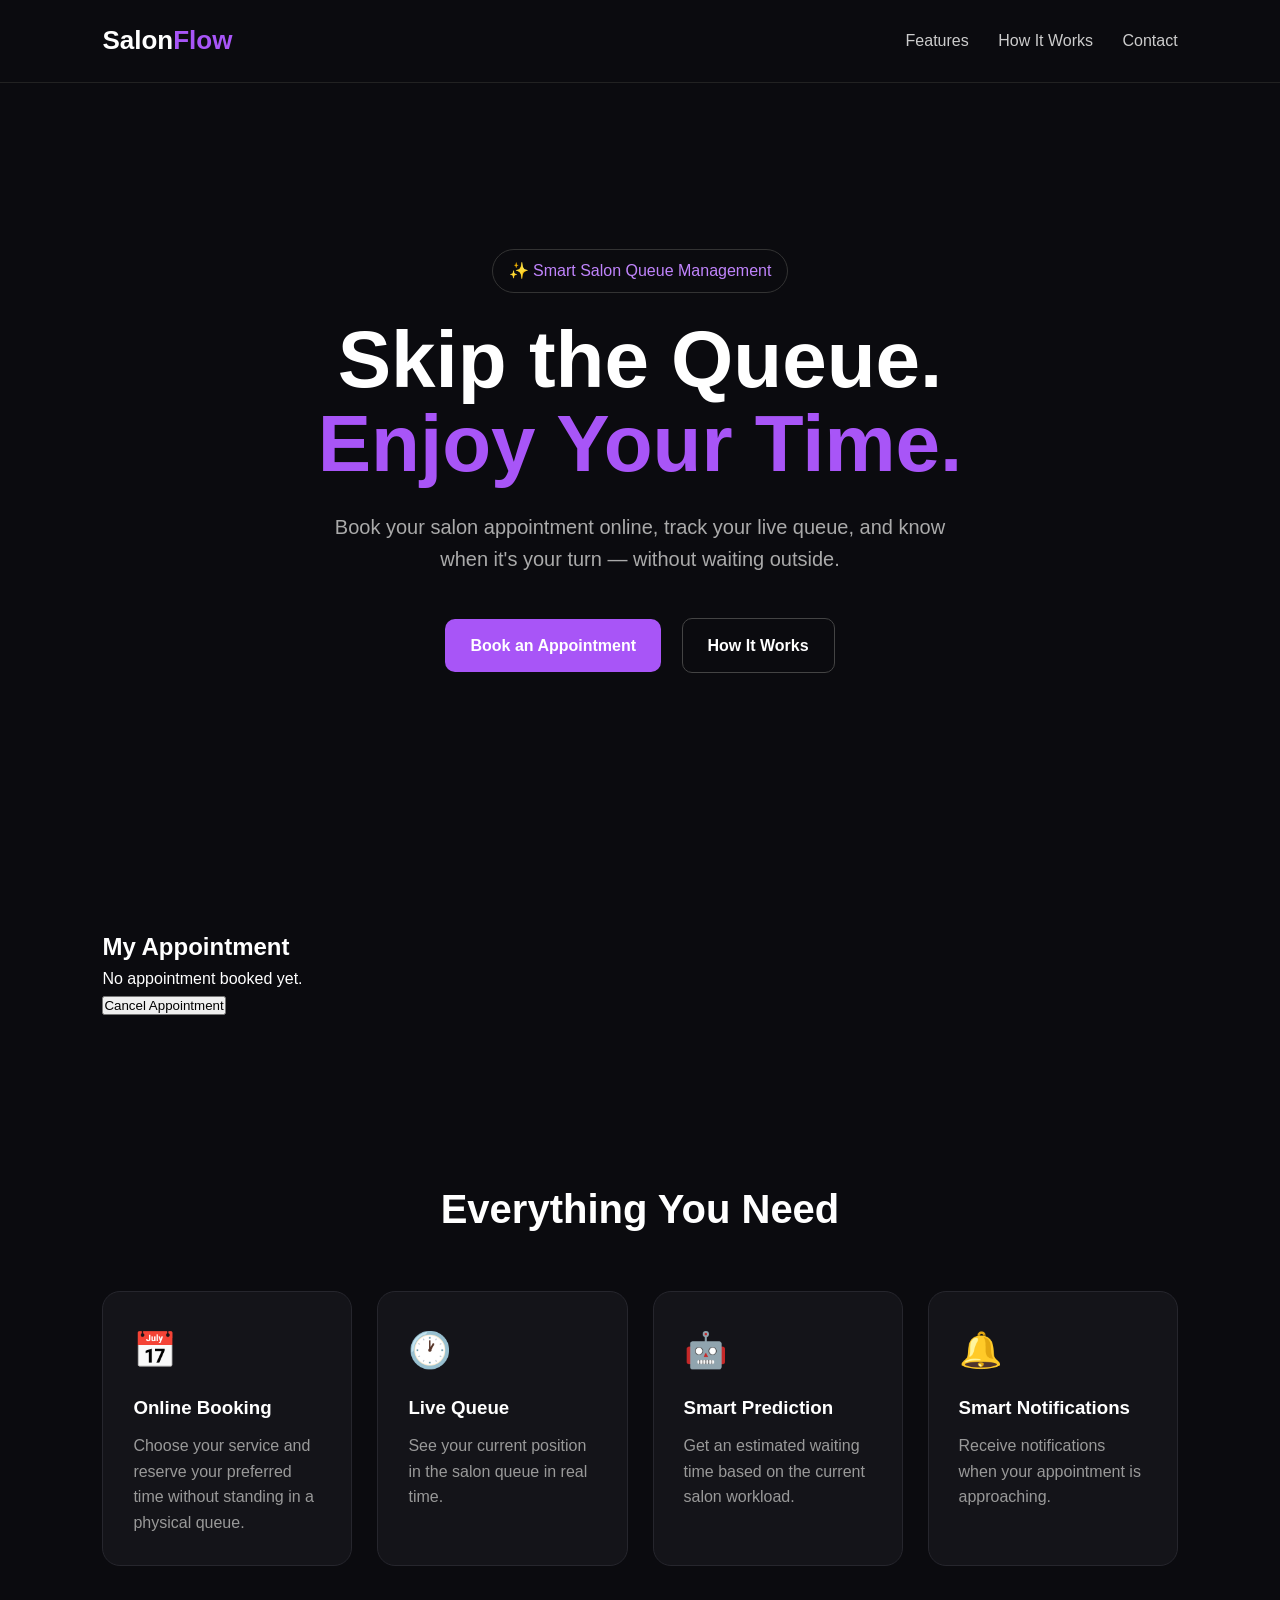
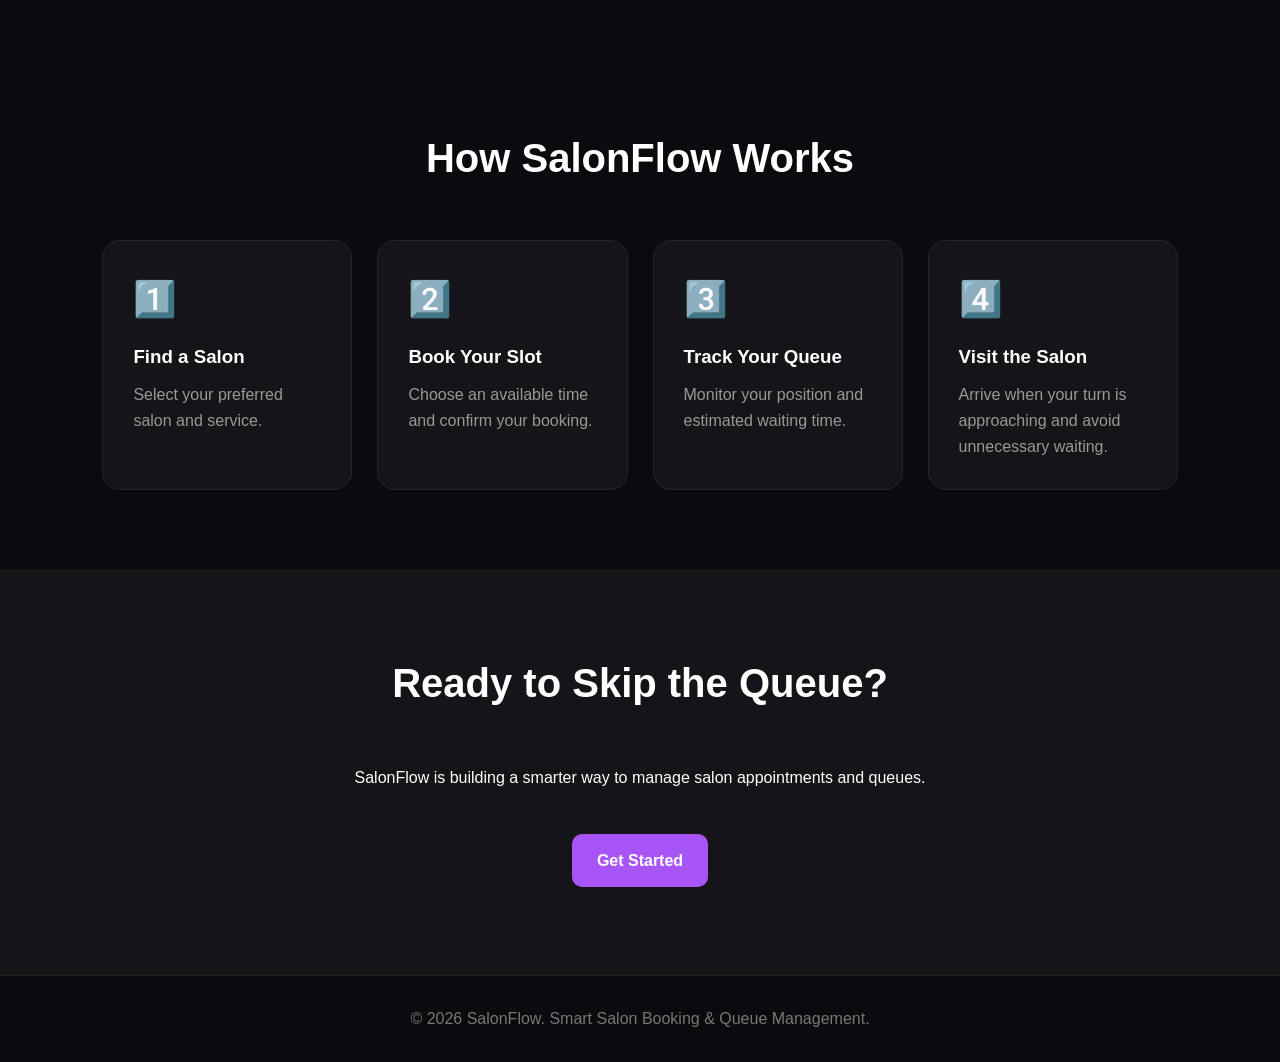
==== index.html @ 2b21a01e "Add cancel appointment button" ====
<!DOCTYPE html>
<html lang="en">
<head>
    <meta charset="UTF-8">
    <meta name="viewport" content="width=device-width, initial-scale=1.0">

    <title>SalonFlow — Smart Salon Booking</title>
    <link rel="stylesheet" href="style.css">
   
</head>

<body>

    <nav>
        <div class="logo">
            Salon<span>Flow</span>
        </div>

        <div>
            <a href="#features">Features</a>
            <a href="#how">How It Works</a>
            <a href="#contact">Contact</a>
        </div>
    </nav>


    <main>

        <section class="hero">

            <div class="hero-content">

                <div class="badge">
                    ✨ Smart Salon Queue Management
                </div>

                <h1>
                    Skip the Queue.<br>
                    <span>Enjoy Your Time.</span>
                </h1>

                <p>
                    Book your salon appointment online, track your live queue,
                    and know when it's your turn — without waiting outside.
                </p>

                <div class="buttons">
                   <a href="booking.html" class="btn primary">
                        Book an Appointment
                    </a>
                    <a href="#how" class="btn secondary">
                        How It Works
                    </a>
                </div>

            </div>

        </section>
     <!-- My Appointment -->
  <section id="myAppointment" class="appointment-status">
    <h2>My Appointment</h2>

    <p id="appointmentDetails">
        No appointment booked yet.
    </p>

    <button id="cancelAppointment" type="button">
        Cancel Appointment
    </button>
</section>


        <section id="features">

            <h2 class="section-title">
                Everything You Need
            </h2>

            <div class="features">

                <div class="card">
                    <div class="icon">📅</div>
                    <h3>Online Booking</h3>
                    <p>
                        Choose your service and reserve your preferred time
                        without standing in a physical queue.
                    </p>
                </div>

                <div class="card">
                    <div class="icon">🕐</div>
                    <h3>Live Queue</h3>
                    <p>
                        See your current position in the salon queue in
                        real time.
                    </p>
                </div>

                <div class="card">
                    <div class="icon">🤖</div>
                    <h3>Smart Prediction</h3>
                    <p>
                        Get an estimated waiting time based on the current
                        salon workload.
                    </p>
                </div>

                <div class="card">
                    <div class="icon">🔔</div>
                    <h3>Smart Notifications</h3>
                    <p>
                        Receive notifications when your appointment is
                        approaching.
                    </p>
                </div>

            </div>

        </section>


        <section id="how">

            <h2 class="section-title">
                How SalonFlow Works
            </h2>

            <div class="features">

                <div class="card">
                    <div class="icon">1️⃣</div>
                    <h3>Find a Salon</h3>
                    <p>
                        Select your preferred salon and service.
                    </p>
                </div>

                <div class="card">
                    <div class="icon">2️⃣</div>
                    <h3>Book Your Slot</h3>
                    <p>
                        Choose an available time and confirm your booking.
                    </p>
                </div>

                <div class="card">
                    <div class="icon">3️⃣</div>
                    <h3>Track Your Queue</h3>
                    <p>
                        Monitor your position and estimated waiting time.
                    </p>
                </div>

                <div class="card">
                    <div class="icon">4️⃣</div>
                    <h3>Visit the Salon</h3>
                    <p>
                        Arrive when your turn is approaching and avoid
                        unnecessary waiting.
                    </p>
                </div>

            </div>

        </section>


        <section class="cta" id="contact">

            <h2 class="section-title">
                Ready to Skip the Queue?
            </h2>

            <p>
                SalonFlow is building a smarter way to manage salon
                appointments and queues.
            </p>

            <div class="buttons">
                <a href="#" class="btn primary">
                    Get Started
                </a>
            </div>

        </section>

    </main>


    <footer>
        © 2026 SalonFlow. Smart Salon Booking & Queue Management.
    </footer>

</body>
    <script src="script.js"></script>

</html>
---- style.css ----
* {
    margin: 0;
    padding: 0;
    box-sizing: border-box;
}

body {
    font-family: Arial, sans-serif;
    background: #0b0b0f;
    color: white;
    line-height: 1.6;
}

nav {
    display: flex;
    justify-content: space-between;
    align-items: center;
    padding: 20px 8%;
    border-bottom: 1px solid #222;
}

.logo {
    font-size: 26px;
    font-weight: bold;
}

.logo span {
    color: #a855f7;
}

nav a {
    color: #ccc;
    text-decoration: none;
    margin-left: 25px;
}

nav a:hover {
    color: white;
}

.hero {
    min-height: 85vh;
    display: flex;
    align-items: center;
    justify-content: center;
    text-align: center;
    padding: 60px 20px;
}

.hero-content {
    max-width: 850px;
}

.badge {
    display: inline-block;
    padding: 8px 16px;
    border: 1px solid #333;
    border-radius: 30px;
    color: #c084fc;
    margin-bottom: 25px;
}

h1 {
    font-size: clamp(45px, 7vw, 80px);
    line-height: 1.05;
    margin-bottom: 25px;
}

h1 span {
    color: #a855f7;
}

.hero p {
    color: #aaa;
    font-size: 20px;
    max-width: 650px;
    margin: auto;
}

.buttons {
    margin-top: 35px;
}

.btn {
    display: inline-block;
    padding: 14px 25px;
    border-radius: 10px;
    text-decoration: none;
    margin: 8px;
    font-weight: bold;
}

.primary {
    background: #a855f7;
    color: white;
}

.secondary {
    border: 1px solid #444;
    color: white;
}

section {
    padding: 80px 8%;
}

.section-title {
    text-align: center;
    font-size: 40px;
    margin-bottom: 50px;
}

.features {
    display: grid;
    grid-template-columns: repeat(auto-fit, minmax(220px, 1fr));
    gap: 25px;
}

.card {
    background: #141419;
    border: 1px solid #26262d;
    padding: 30px;
    border-radius: 18px;
}

.card .icon {
    font-size: 35px;
    margin-bottom: 15px;
}

.card h3 {
    margin-bottom: 10px;
}

.card p {
    color: #999;
}

.cta {
    text-align: center;
    background: #141419;
    border-top: 1px solid #222;
    border-bottom: 1px solid #222;
}

footer {
    text-align: center;
    padding: 30px;
    color: #777;
}

@media (max-width: 700px) {
    nav {
        padding: 18px 5%;
    }

    nav div:last-child {
        display: none;
    }

    section {
        padding: 60px 5%;
    }
}
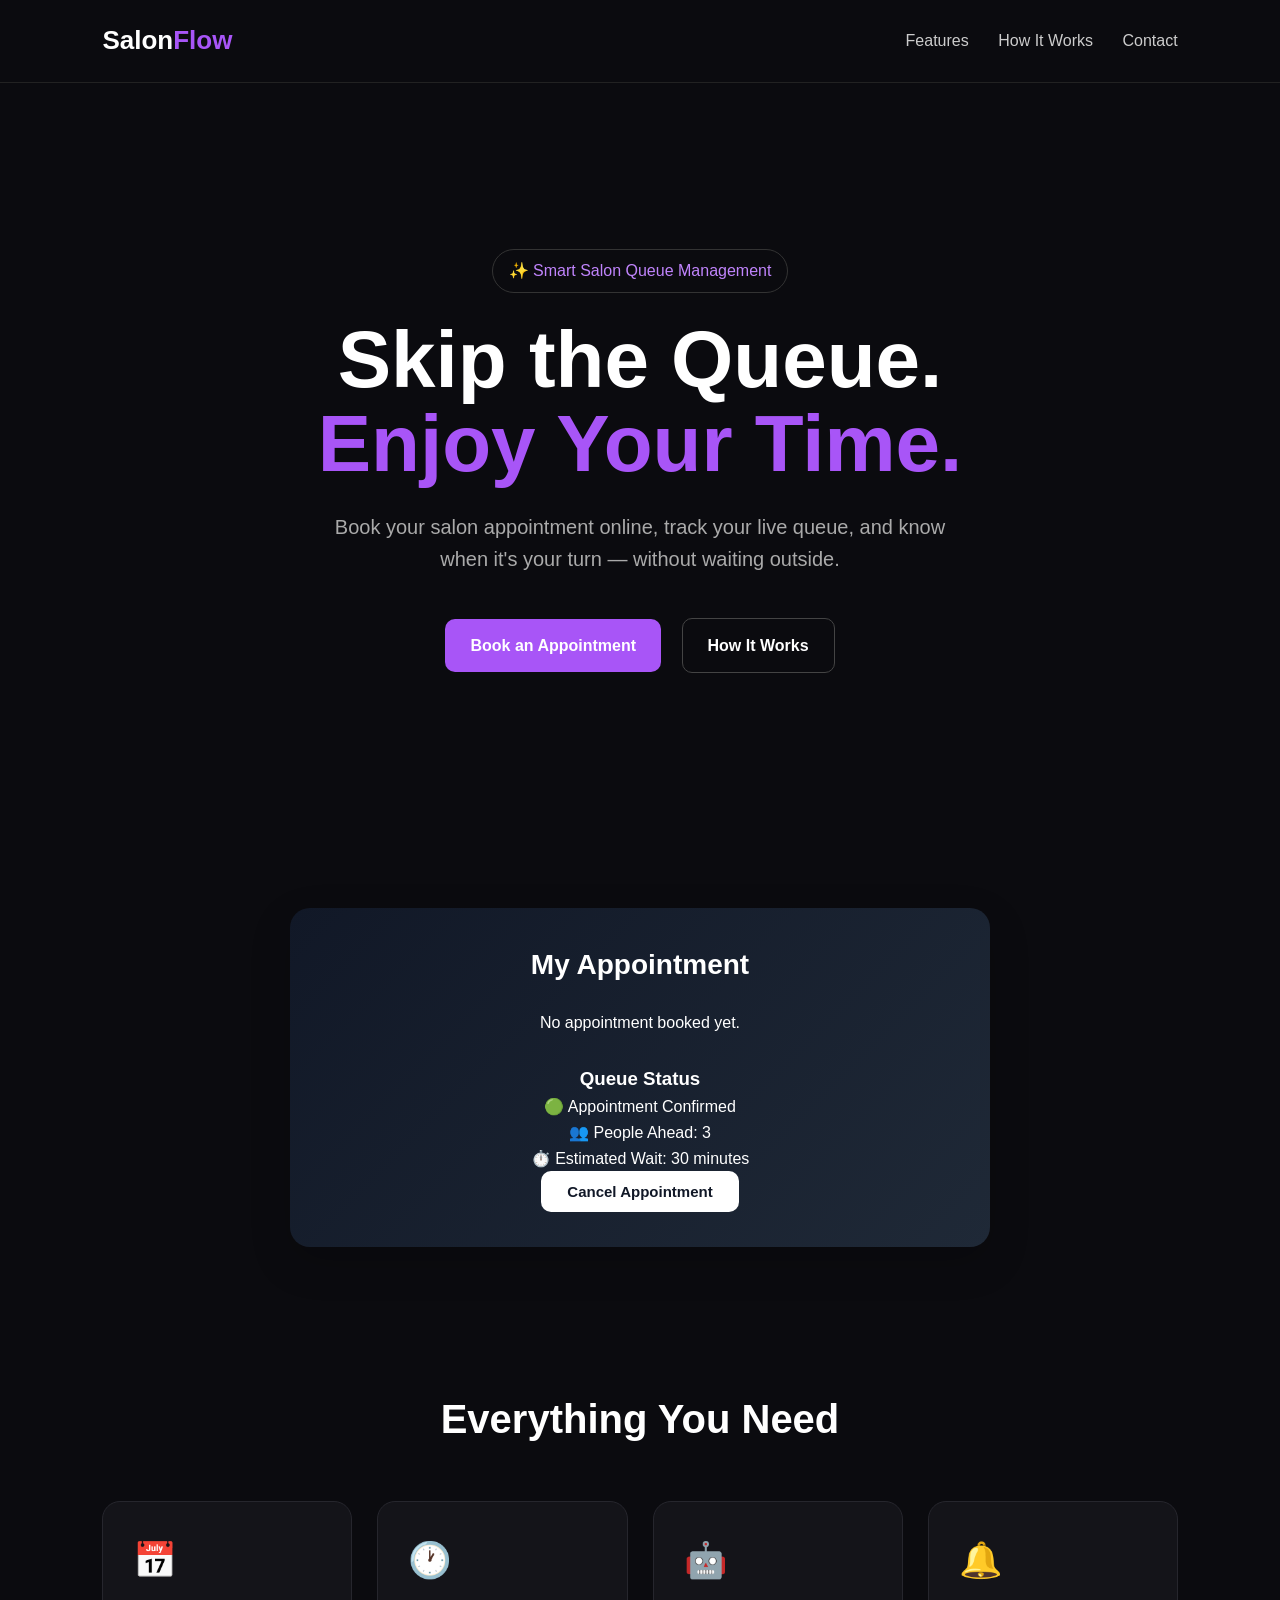
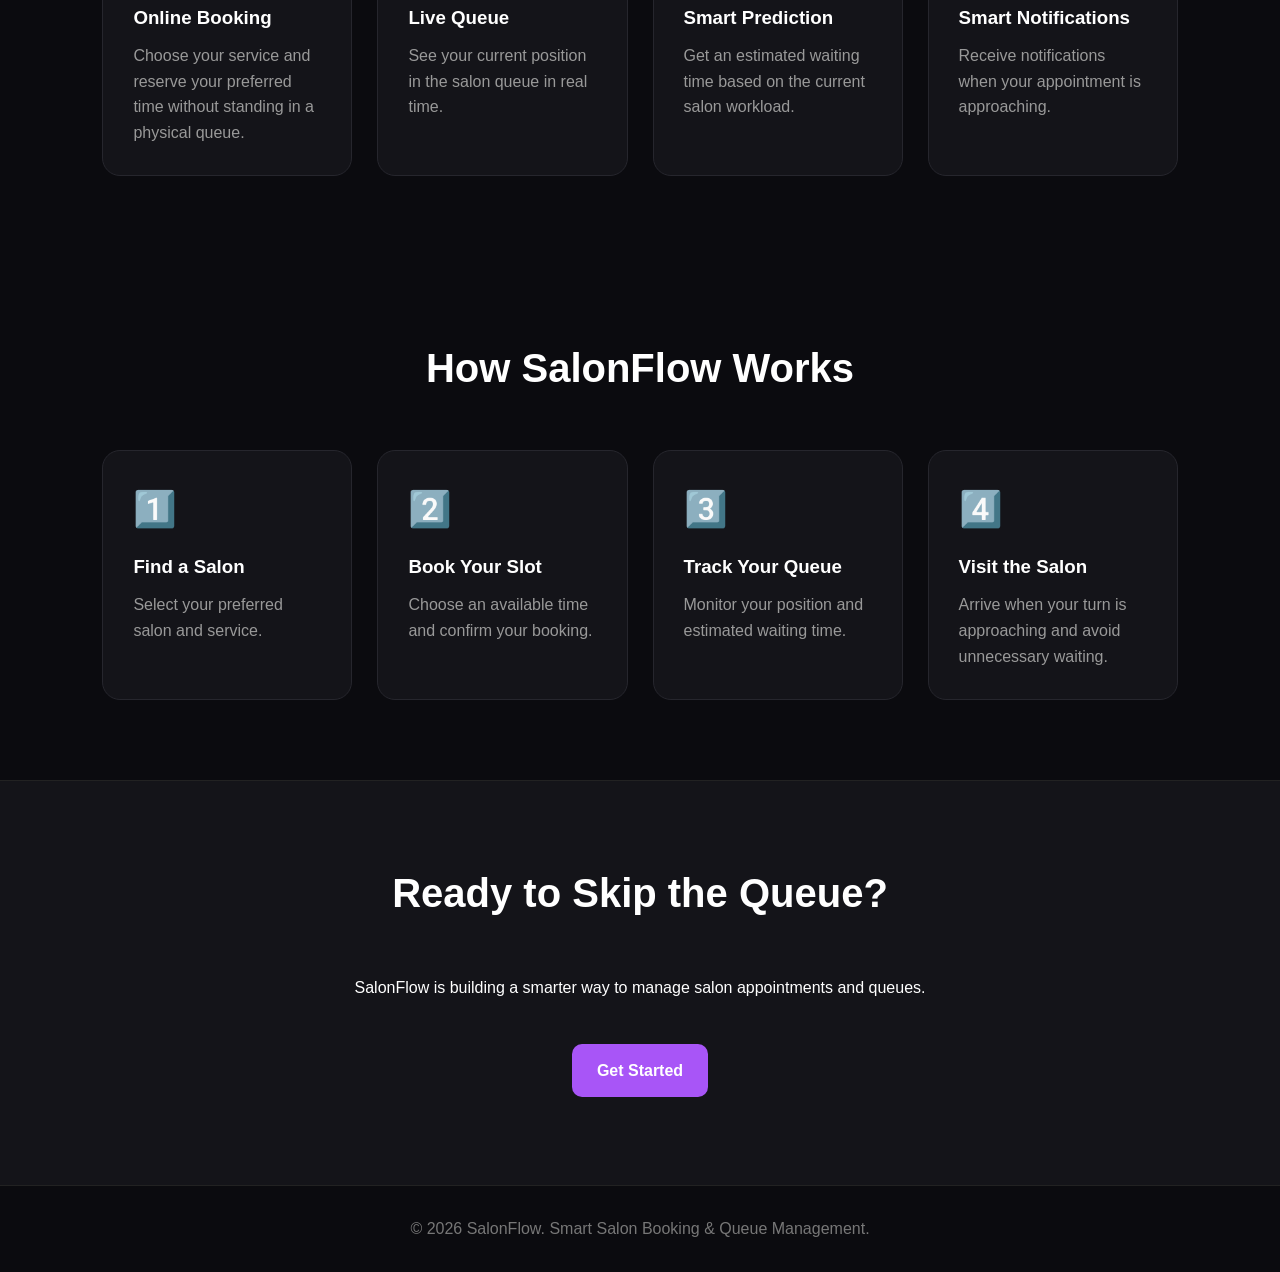
==== commit 15717daf: "Add queue status section" ====
--- a/index.html
+++ b/index.html
@@ -63,7 +63,12 @@
     <p id="appointmentDetails">
         No appointment booked yet.
     </p>
-
+    <div id="queueStatus" class="queue-status">
+    <h3>Queue Status</h3>
+    <p>🟢 Appointment Confirmed</p>
+    <p>👥 People Ahead: <span id="peopleAhead">3</span></p>
+    <p>⏱️ Estimated Wait: <span id="waitTime">30 minutes</span></p>
+</div>
     <button id="cancelAppointment" type="button">
         Cancel Appointment
     </button>
--- a/style.css
+++ b/style.css
@@ -162,3 +162,40 @@
         padding: 60px 5%;
     }
 }
+.appointment-status {
+    max-width: 700px;
+    margin: 60px auto;
+    padding: 35px;
+    text-align: center;
+    border-radius: 20px;
+    background: linear-gradient(135deg, #111827, #1f2937);
+    color: white;
+    box-shadow: 0 15px 40px rgba(0, 0, 0, 0.18);
+}
+
+.appointment-status h2 {
+    margin-bottom: 20px;
+    font-size: 28px;
+}
+
+#appointmentDetails {
+    line-height: 2;
+    margin-bottom: 25px;
+    font-size: 16px;
+}
+
+#cancelAppointment {
+    padding: 12px 26px;
+    border: none;
+    border-radius: 10px;
+    cursor: pointer;
+    font-size: 15px;
+    font-weight: 600;
+    background: white;
+    color: #111827;
+    transition: 0.3s;
+}
+
+#cancelAppointment:hover {
+    transform: translateY(-2px);
+}
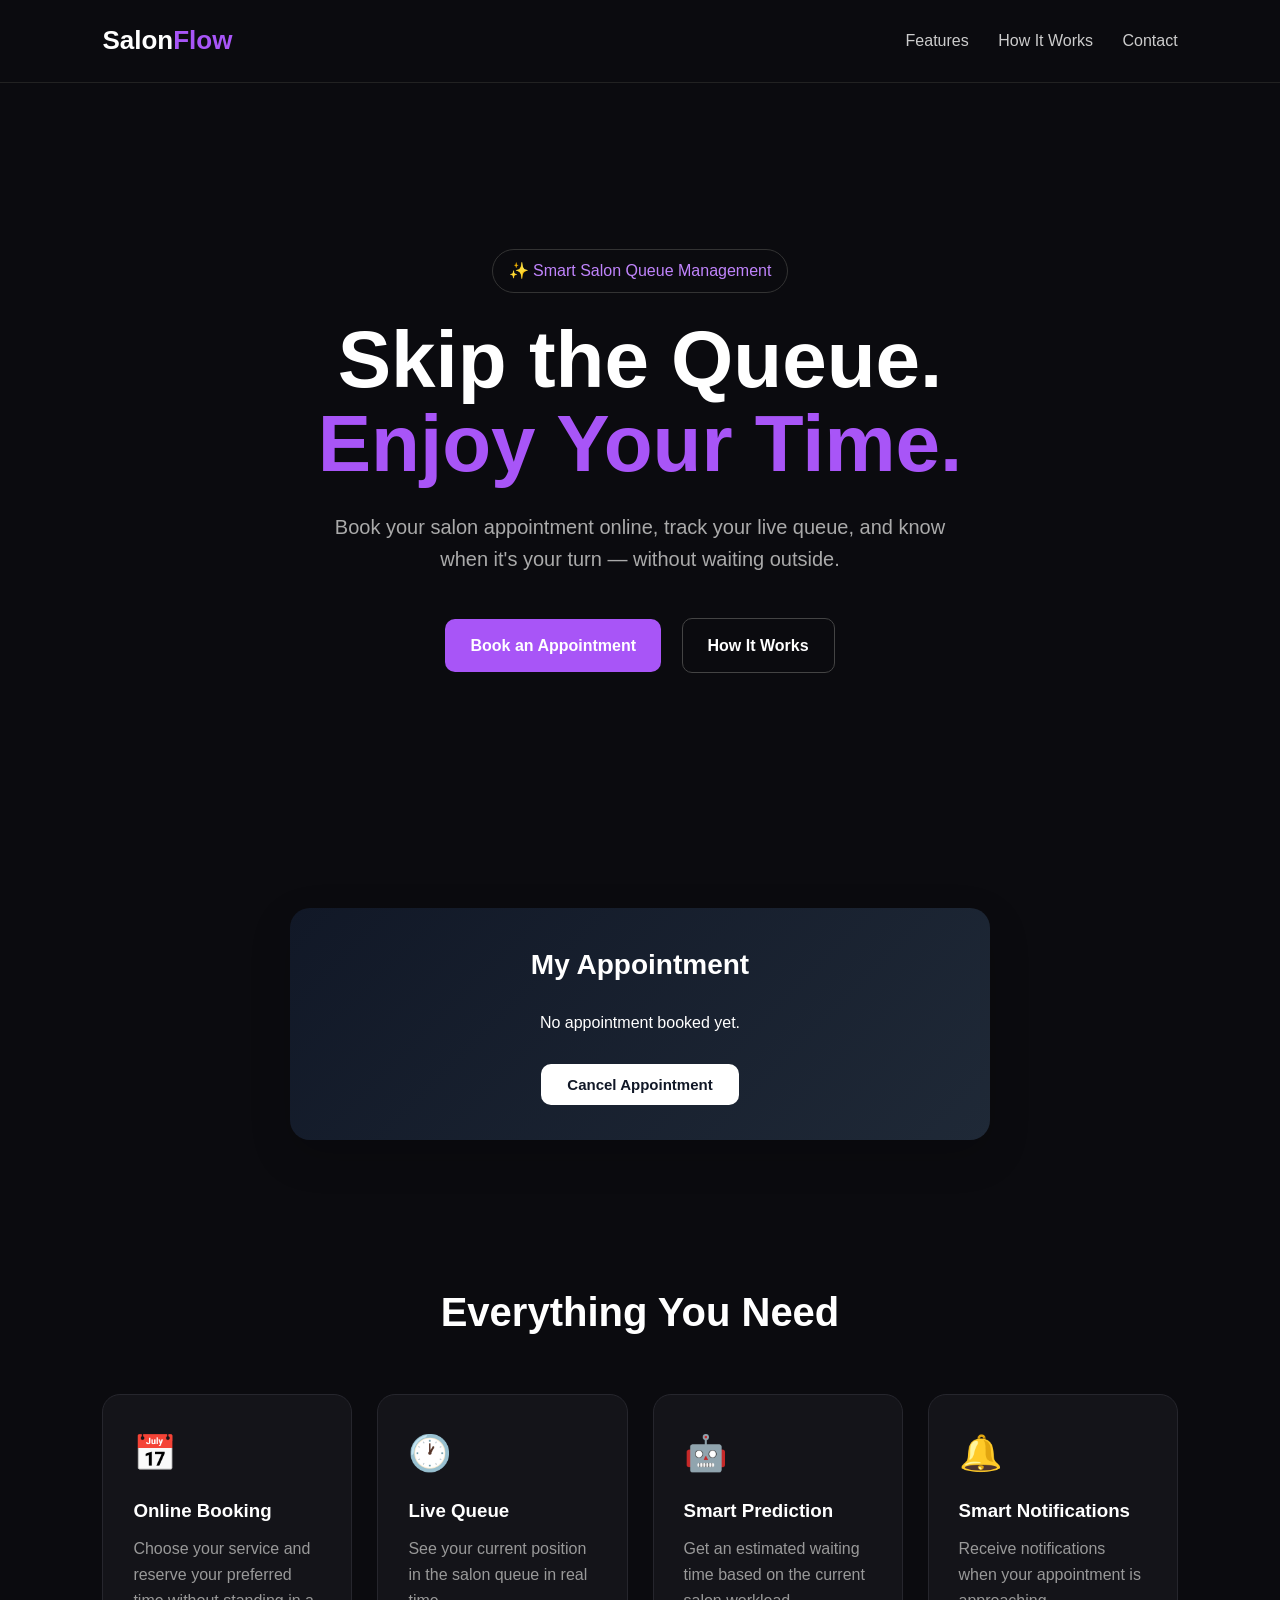
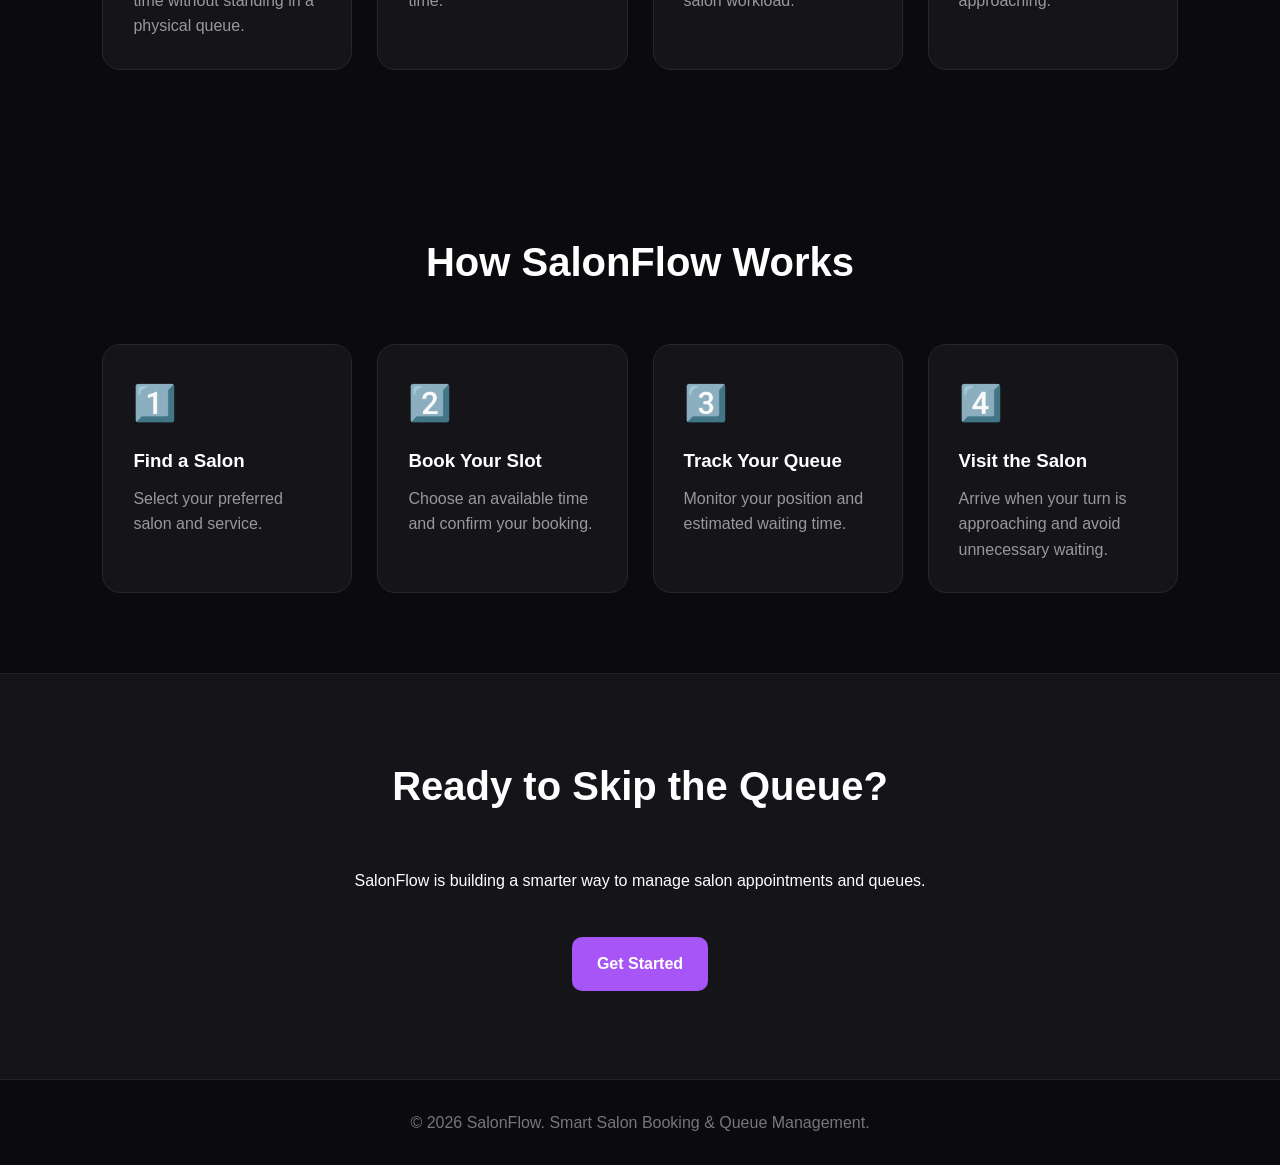
==== commit dab4742a: "Add turn notification" ====
--- a/index.html
+++ b/index.html
@@ -68,6 +68,7 @@
     <p>🟢 Appointment Confirmed</p>
     <p>👥 People Ahead: <span id="peopleAhead">3</span></p>
     <p>⏱️ Estimated Wait: <span id="waitTime">30 minutes</span></p>
+    <p id="turnNotification" class="turn-notification"></p>
 </div>
     <button id="cancelAppointment" type="button">
         Cancel Appointment
--- a/style.css
+++ b/style.css
@@ -199,3 +199,17 @@
 #cancelAppointment:hover {
     transform: translateY(-2px);
 }
+.queue-status {
+    margin: 25px 0;
+    padding: 20px;
+    border-radius: 14px;
+    background: rgba(255, 255, 255, 0.08);
+}
+
+.queue-status h3 {
+    margin-bottom: 15px;
+}
+
+.queue-status p {
+    margin: 8px 0;
+}
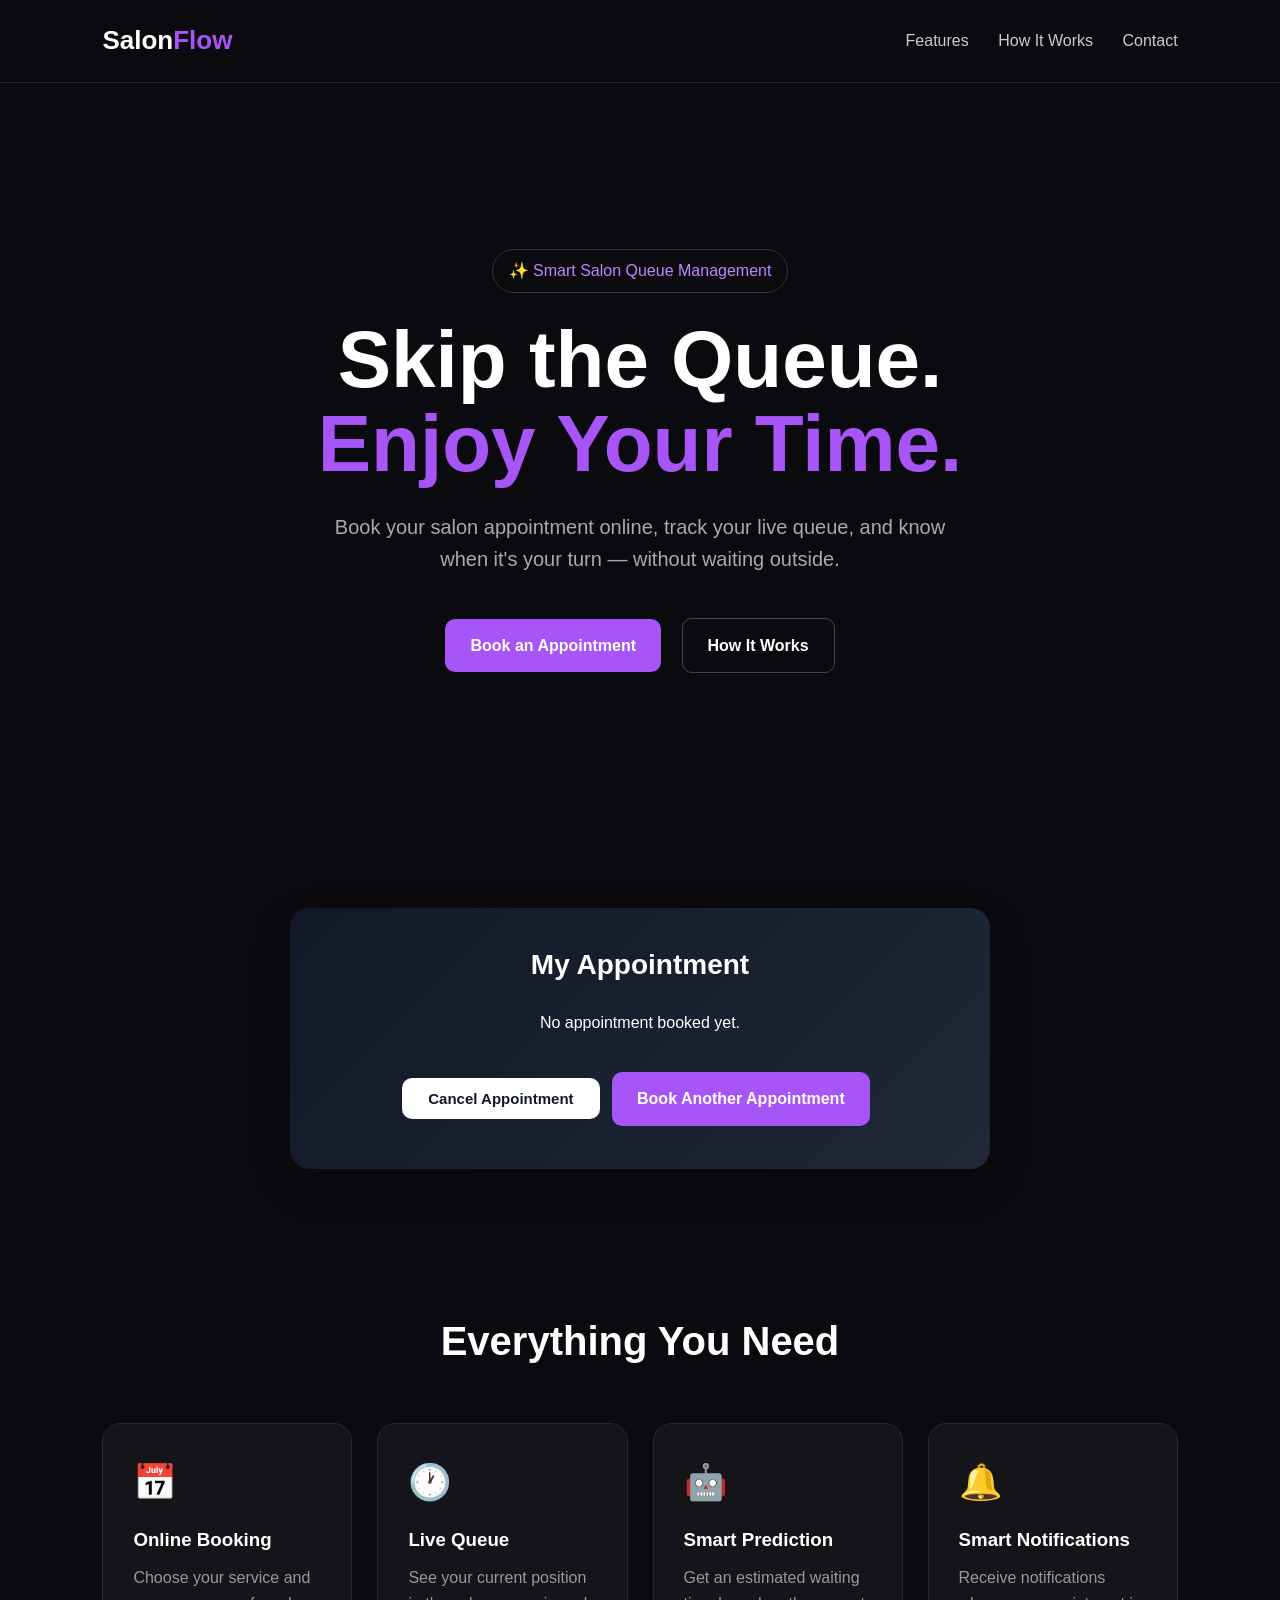
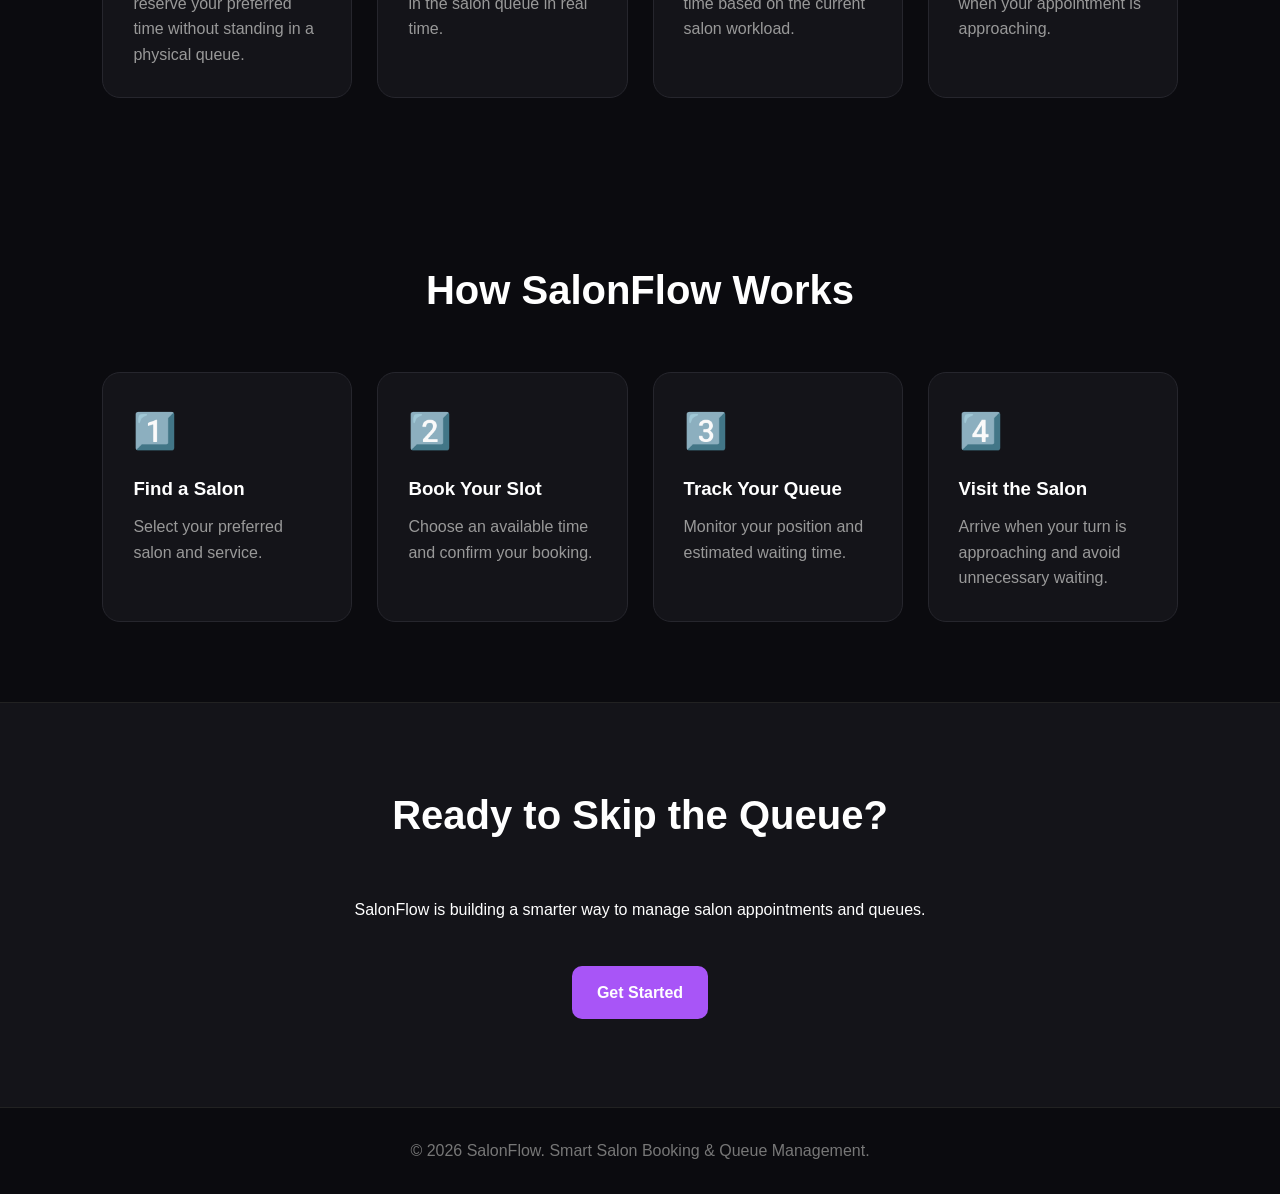
==== commit 7c6bc168: "Add book another appointment button" ====
--- a/index.html
+++ b/index.html
@@ -73,6 +73,9 @@
     <button id="cancelAppointment" type="button">
         Cancel Appointment
     </button>
+      <a href="booking.html" class="btn primary">
+    Book Another Appointment
+</a>
 </section>
 
 
--- a/style.css
+++ b/style.css
@@ -213,3 +213,11 @@
 .queue-status p {
     margin: 8px 0;
 }
+.turn-notification {
+    margin-top: 18px;
+    padding: 12px 16px;
+    border-radius: 10px;
+    font-weight: 600;
+    text-align: center;
+    background: rgba(255, 255, 255, 0.12);
+}
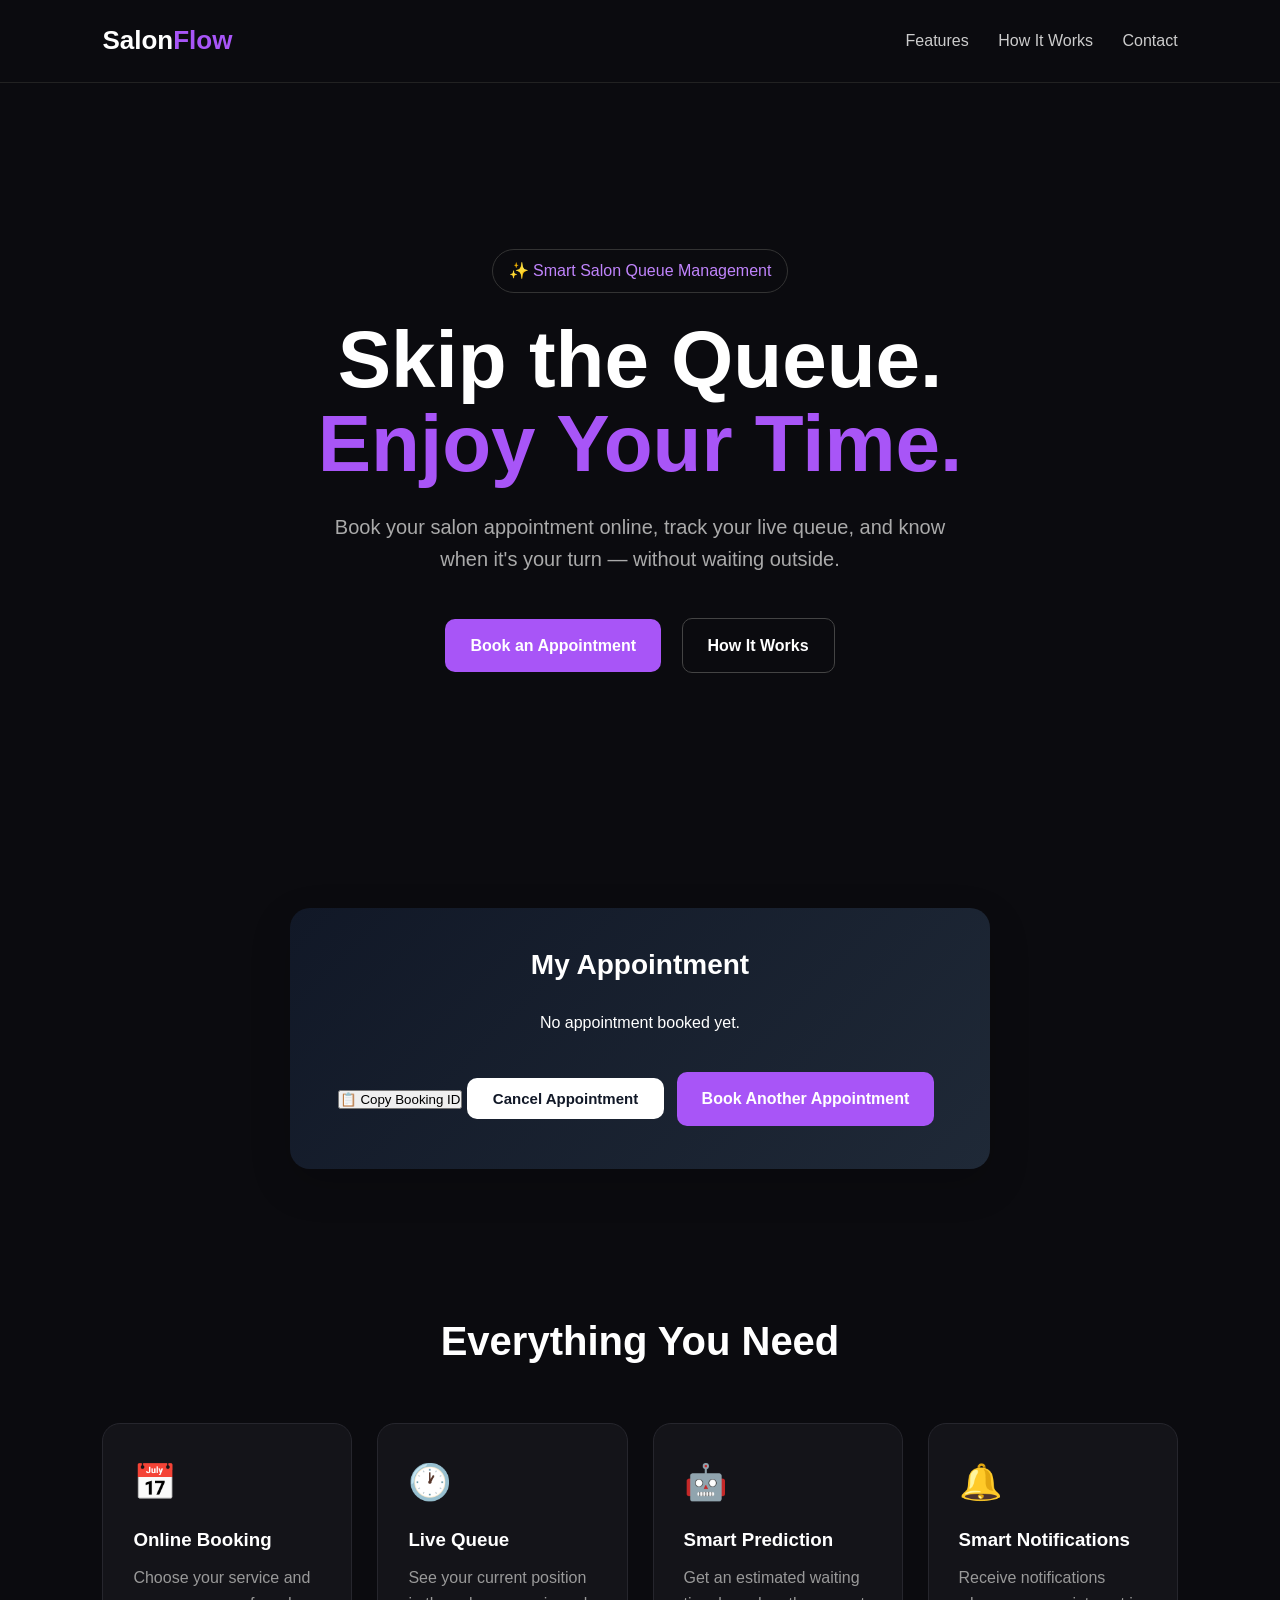
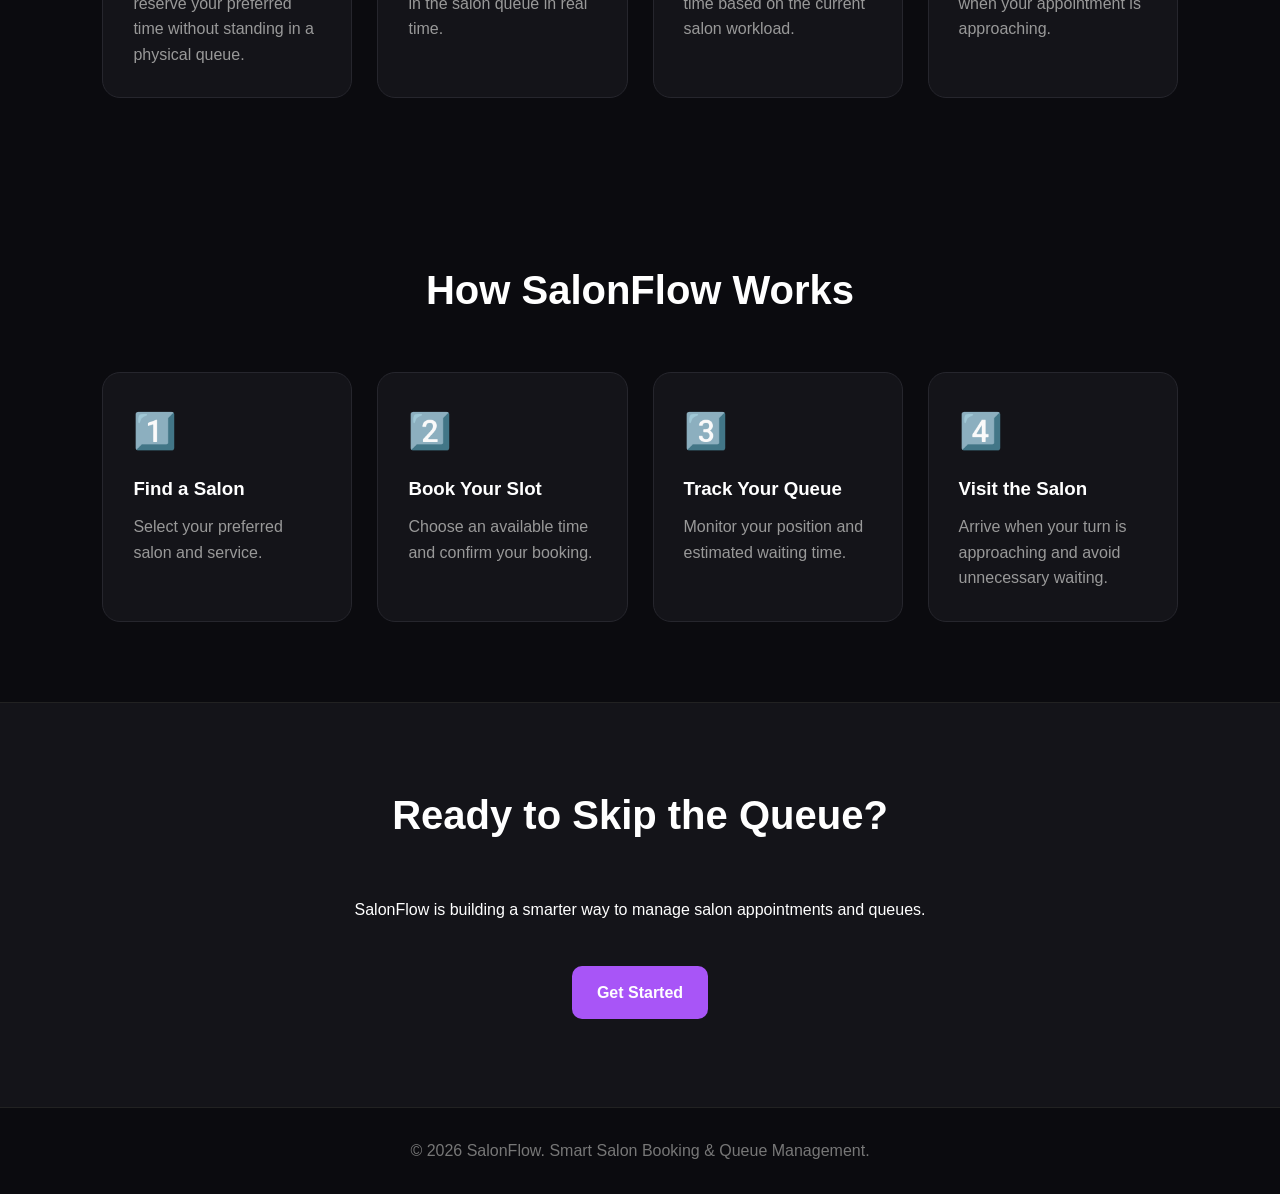
==== commit 4b843f85: "Add copy booking ID button" ====
--- a/index.html
+++ b/index.html
@@ -63,6 +63,9 @@
     <p id="appointmentDetails">
         No appointment booked yet.
     </p>
+      <button id="copyBookingId" type="button">
+    📋 Copy Booking ID
+</button>
     <div id="queueStatus" class="queue-status">
     <h3>Queue Status</h3>
     <p>🟢 Appointment Confirmed</p>
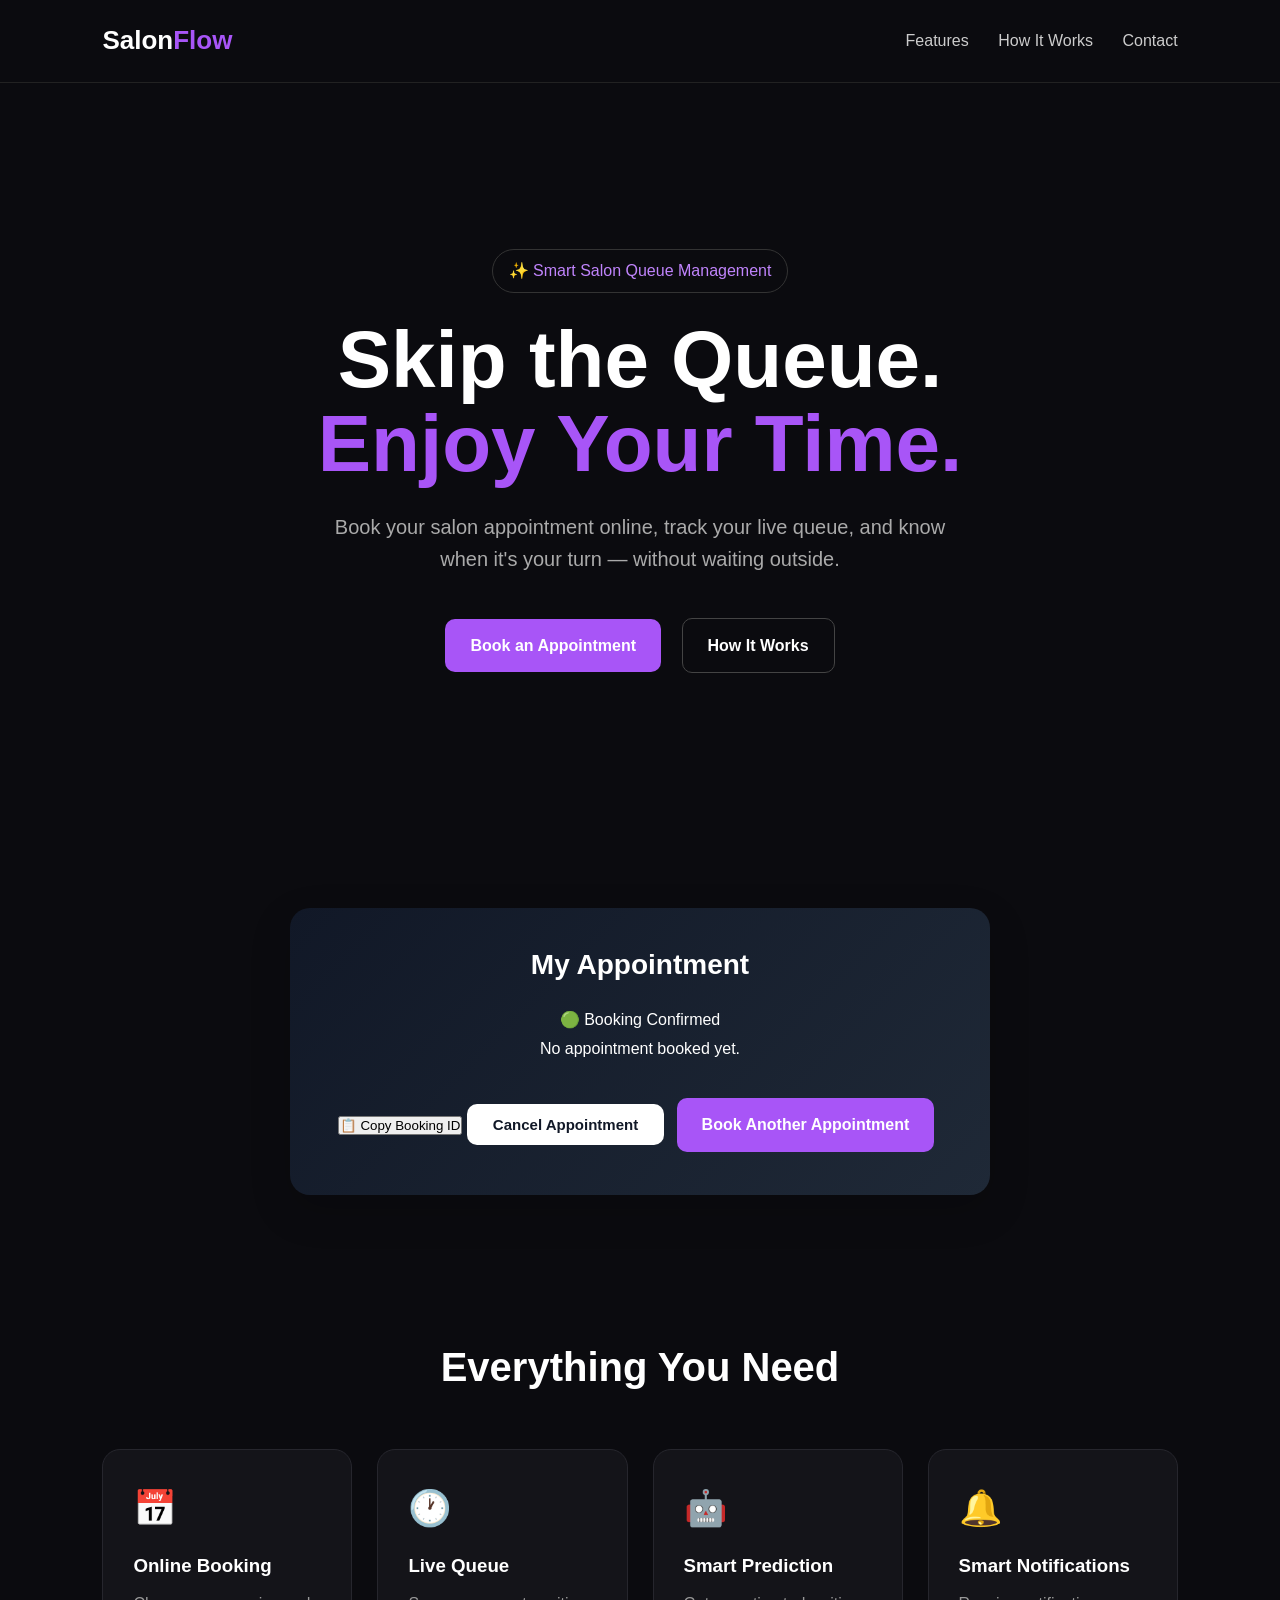
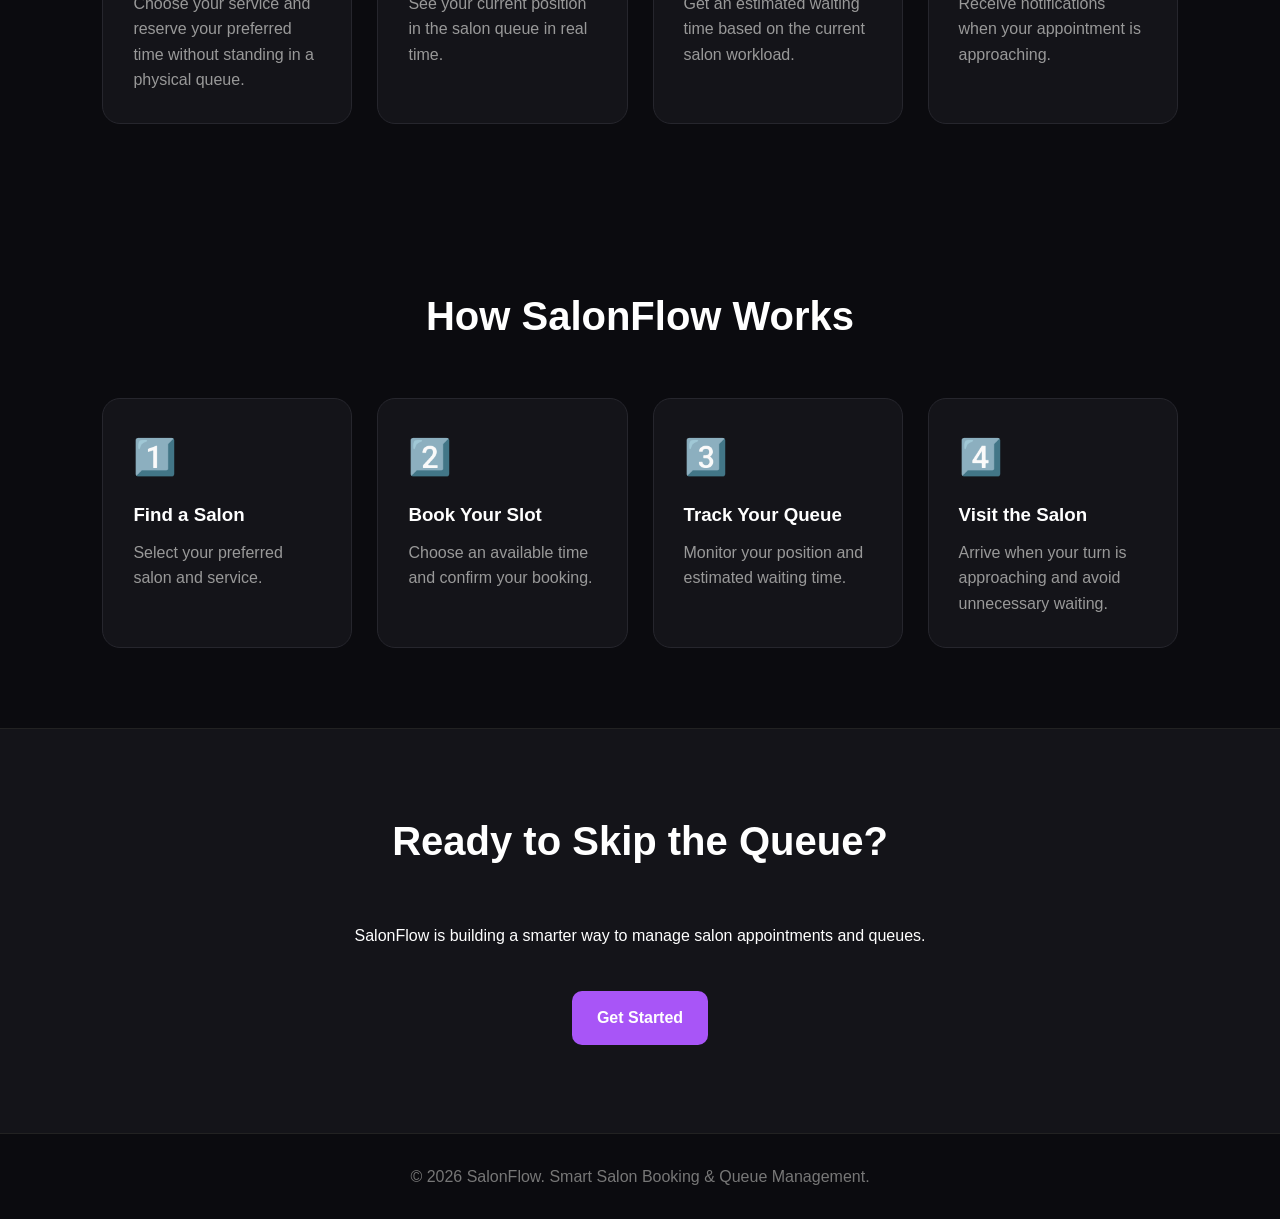
==== commit 91e10b5c: "Add booking status" ====
--- a/index.html
+++ b/index.html
@@ -59,7 +59,9 @@
      <!-- My Appointment -->
   <section id="myAppointment" class="appointment-status">
     <h2>My Appointment</h2>
-
+<div id="bookingStatus" class="booking-status">
+    🟢 Booking Confirmed
+</div>
     <p id="appointmentDetails">
         No appointment booked yet.
     </p>
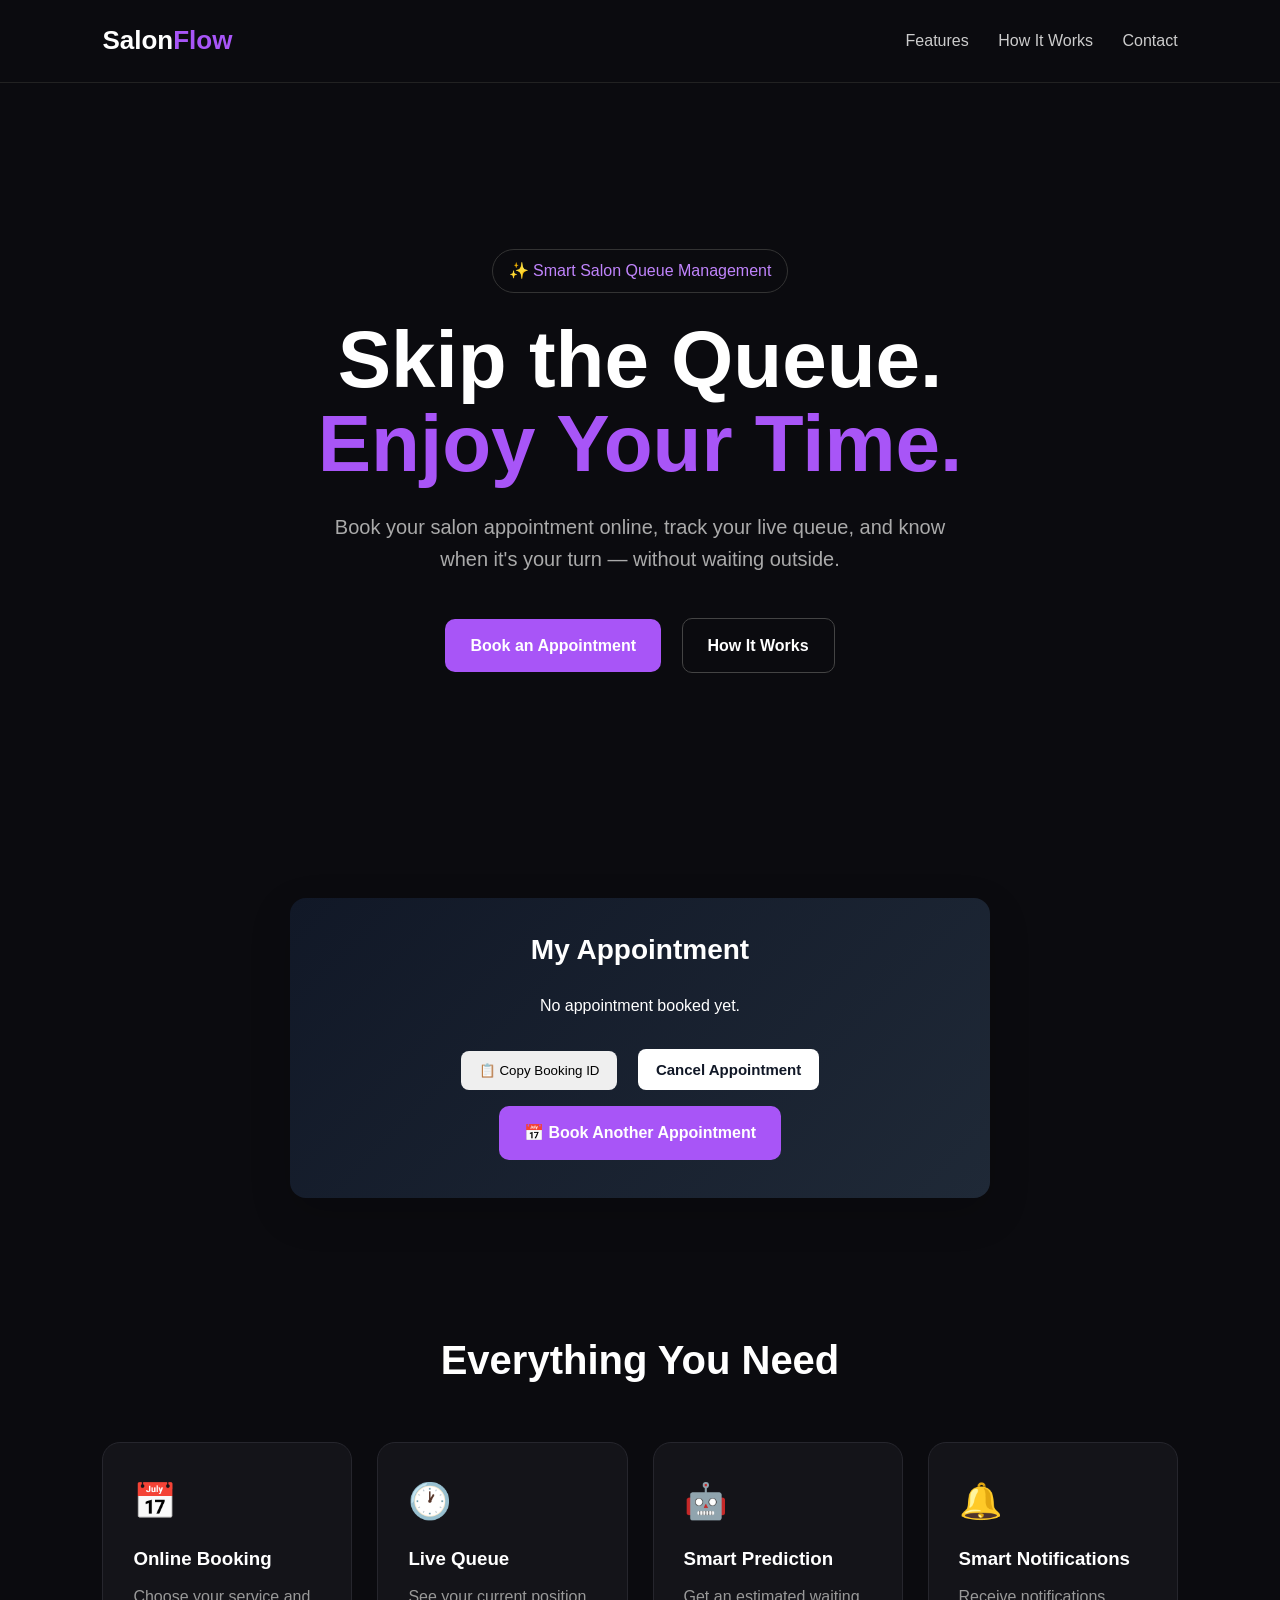
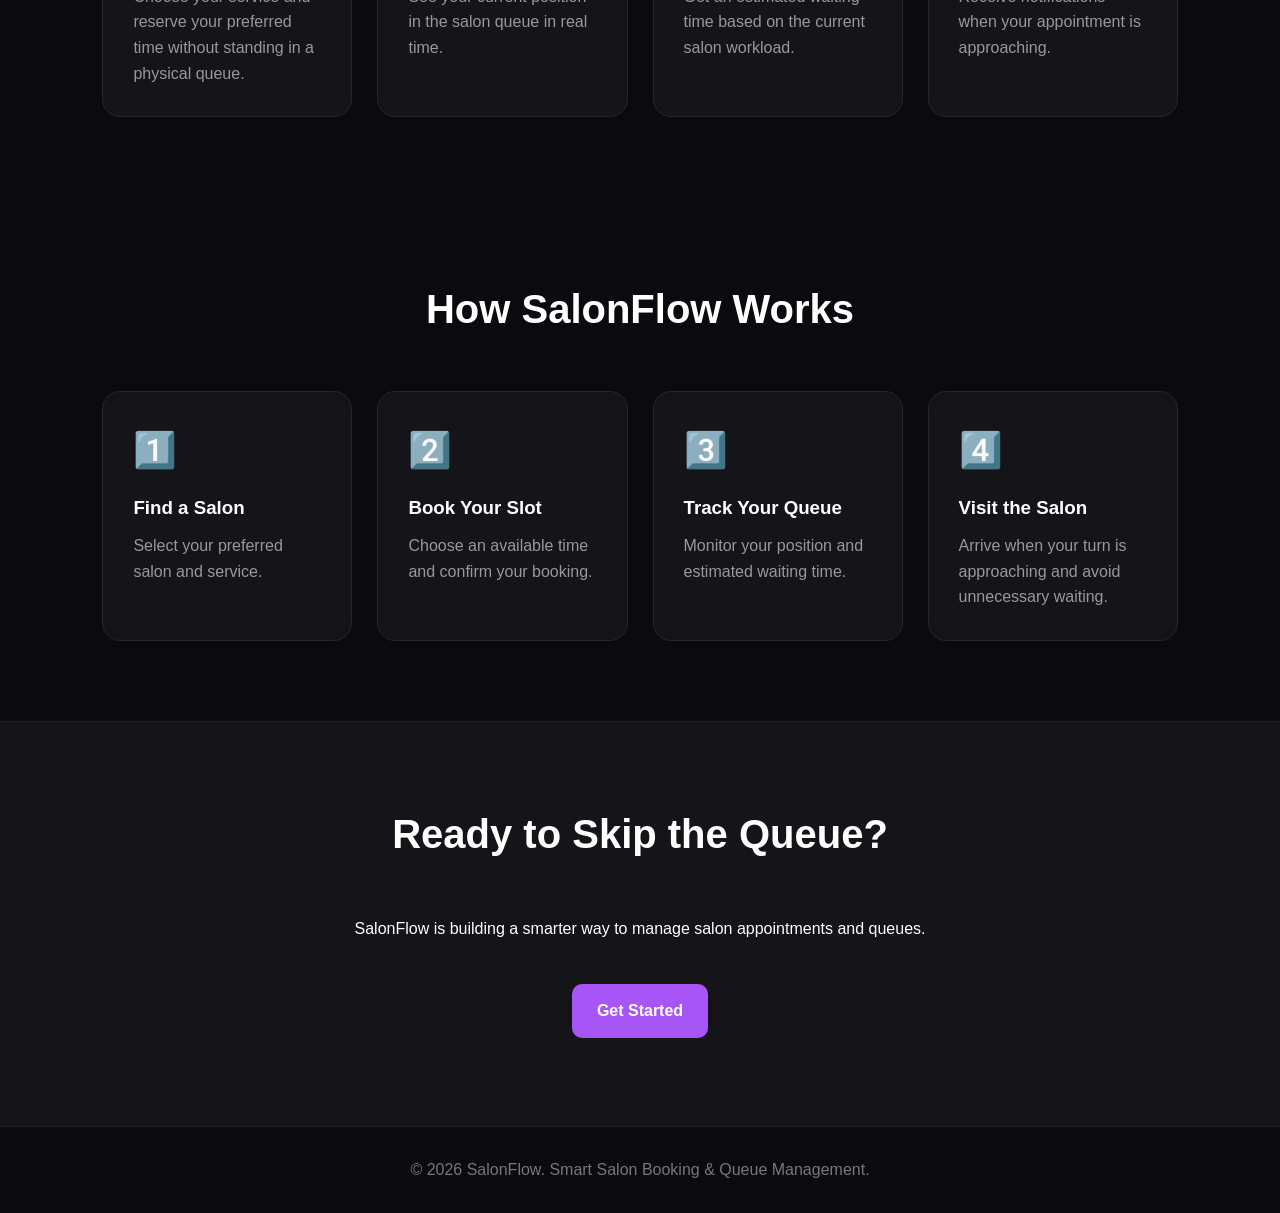
==== commit 20044fee: "Improve book another appointment button" ====
--- a/index.html
+++ b/index.html
@@ -78,8 +78,8 @@
     <button id="cancelAppointment" type="button">
         Cancel Appointment
     </button>
-      <a href="booking.html" class="btn primary">
-    Book Another Appointment
+<a href="booking.html" class="btn primary" id="bookAnotherAppointment">
+    📅 Book Another Appointment
 </a>
 </section>
 
--- a/style.css
+++ b/style.css
@@ -221,3 +221,94 @@
     text-align: center;
     background: rgba(255, 255, 255, 0.12);
 }
+.booking-summary {
+    margin: 20px 0;
+    padding: 20px;
+    border-radius: 14px;
+    background: rgba(255, 255, 255, 0.08);
+    border: 1px solid rgba(255, 255, 255, 0.15);
+}
+
+.booking-summary h3 {
+    margin-bottom: 12px;
+}
+
+.booking-summary p {
+    margin: 7px 0;
+    line-height: 1.6;
+}
+.booking-section-title {
+    margin: 20px 0 10px;
+    font-size: 18px;
+    font-weight: 600;
+}
+#confirmBooking {
+    width: 100%;
+    padding: 15px;
+    margin-top: 15px;
+    border: none;
+    border-radius: 10px;
+    font-size: 16px;
+    font-weight: 600;
+    cursor: pointer;
+    transition: transform 0.2s ease, opacity 0.2s ease;
+}
+
+#confirmBooking:hover {
+    transform: translateY(-2px);
+    opacity: 0.9;
+}
+
+#confirmBooking:active {
+    transform: translateY(0);
+}
+.booking-price {
+    font-size: 18px;
+    font-weight: 700;
+    margin: 12px 0;
+}
+/* My Appointment */
+.appointment-status {
+    max-width: 700px;
+    margin: 50px auto;
+    padding: 30px;
+    border-radius: 16px;
+    text-align: center;
+}
+
+.appointment-status h2 {
+    margin-bottom: 20px;
+}
+
+.booking-status {
+    display: inline-block;
+    padding: 8px 16px;
+    border-radius: 20px;
+    margin-bottom: 15px;
+    font-weight: 600;
+}
+
+#appointmentDetails {
+    line-height: 1.8;
+    margin-bottom: 20px;
+}
+
+.queue-status {
+    margin: 20px 0;
+    padding: 20px;
+    border-radius: 12px;
+}
+
+.turn-notification {
+    margin-top: 15px;
+    font-weight: 600;
+}
+
+#copyBookingId,
+#cancelAppointment {
+    margin: 8px;
+    padding: 12px 18px;
+    border: none;
+    border-radius: 8px;
+    cursor: pointer;
+}
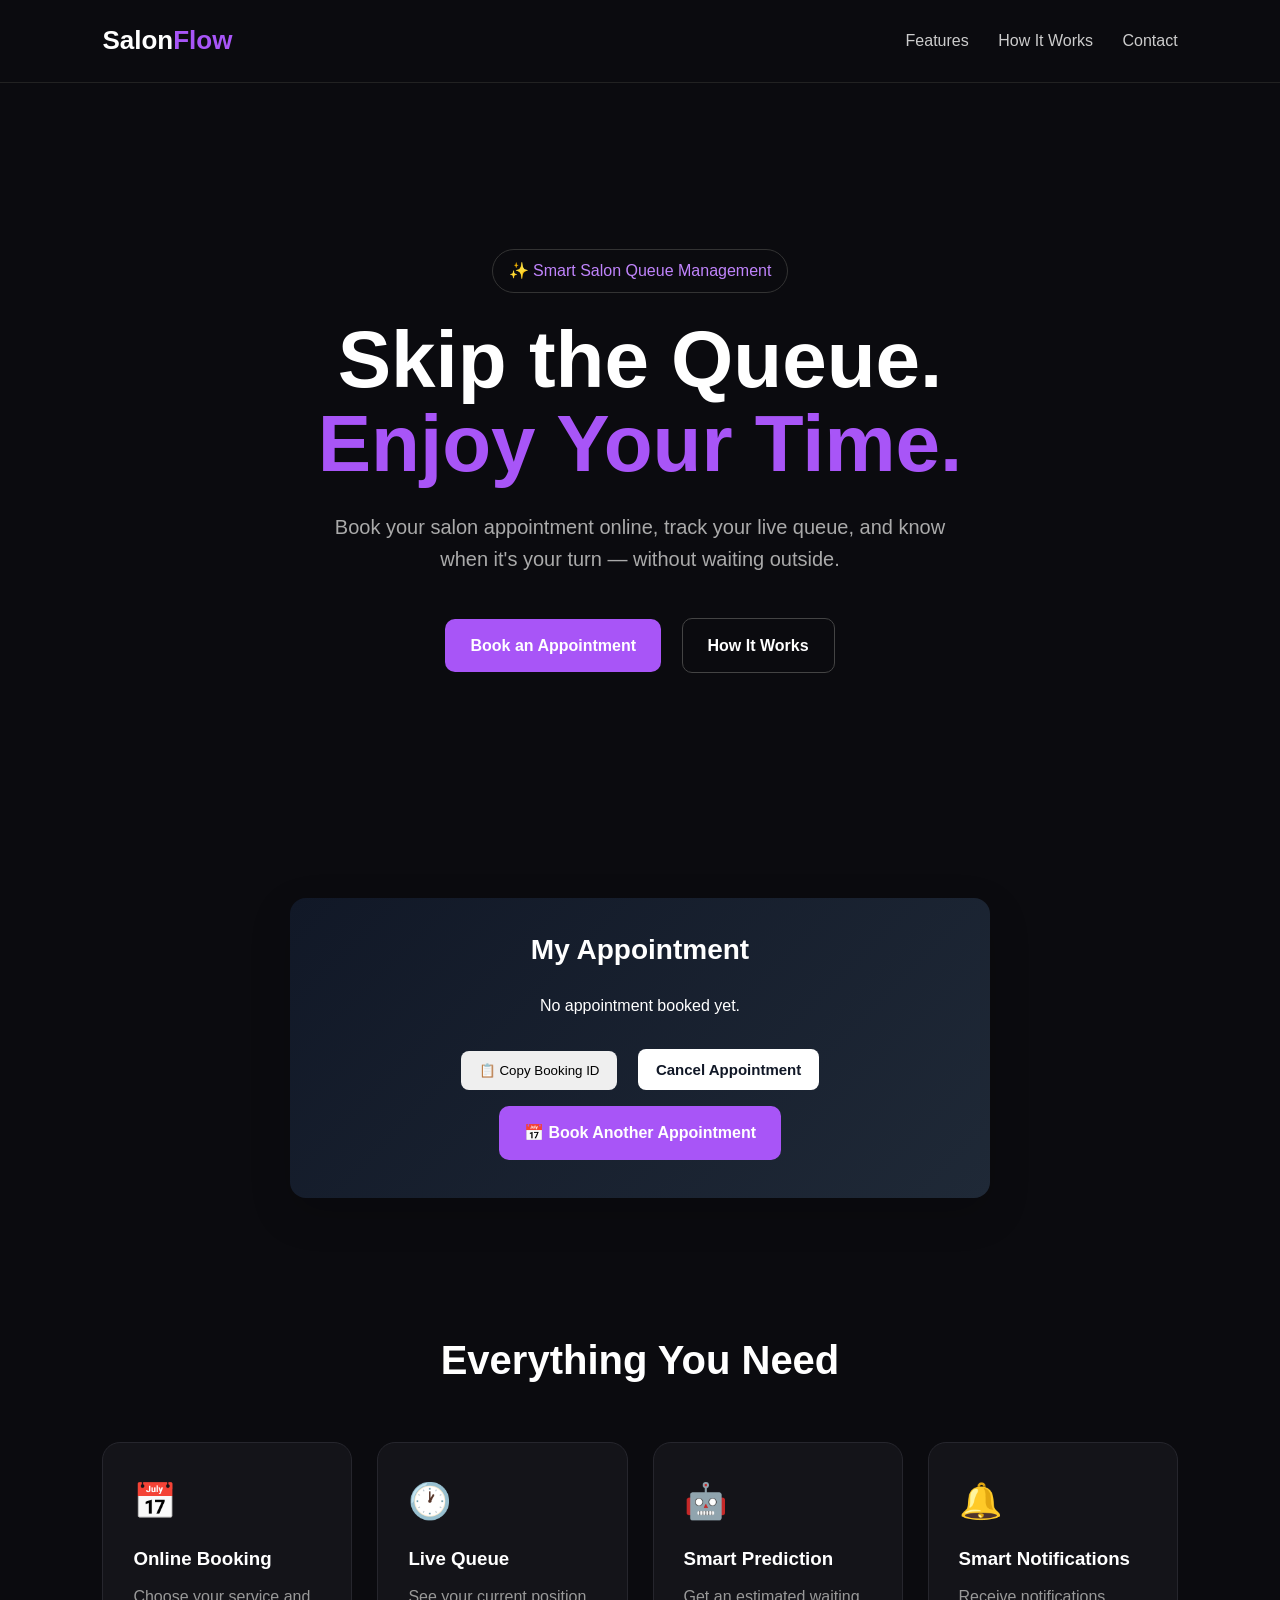
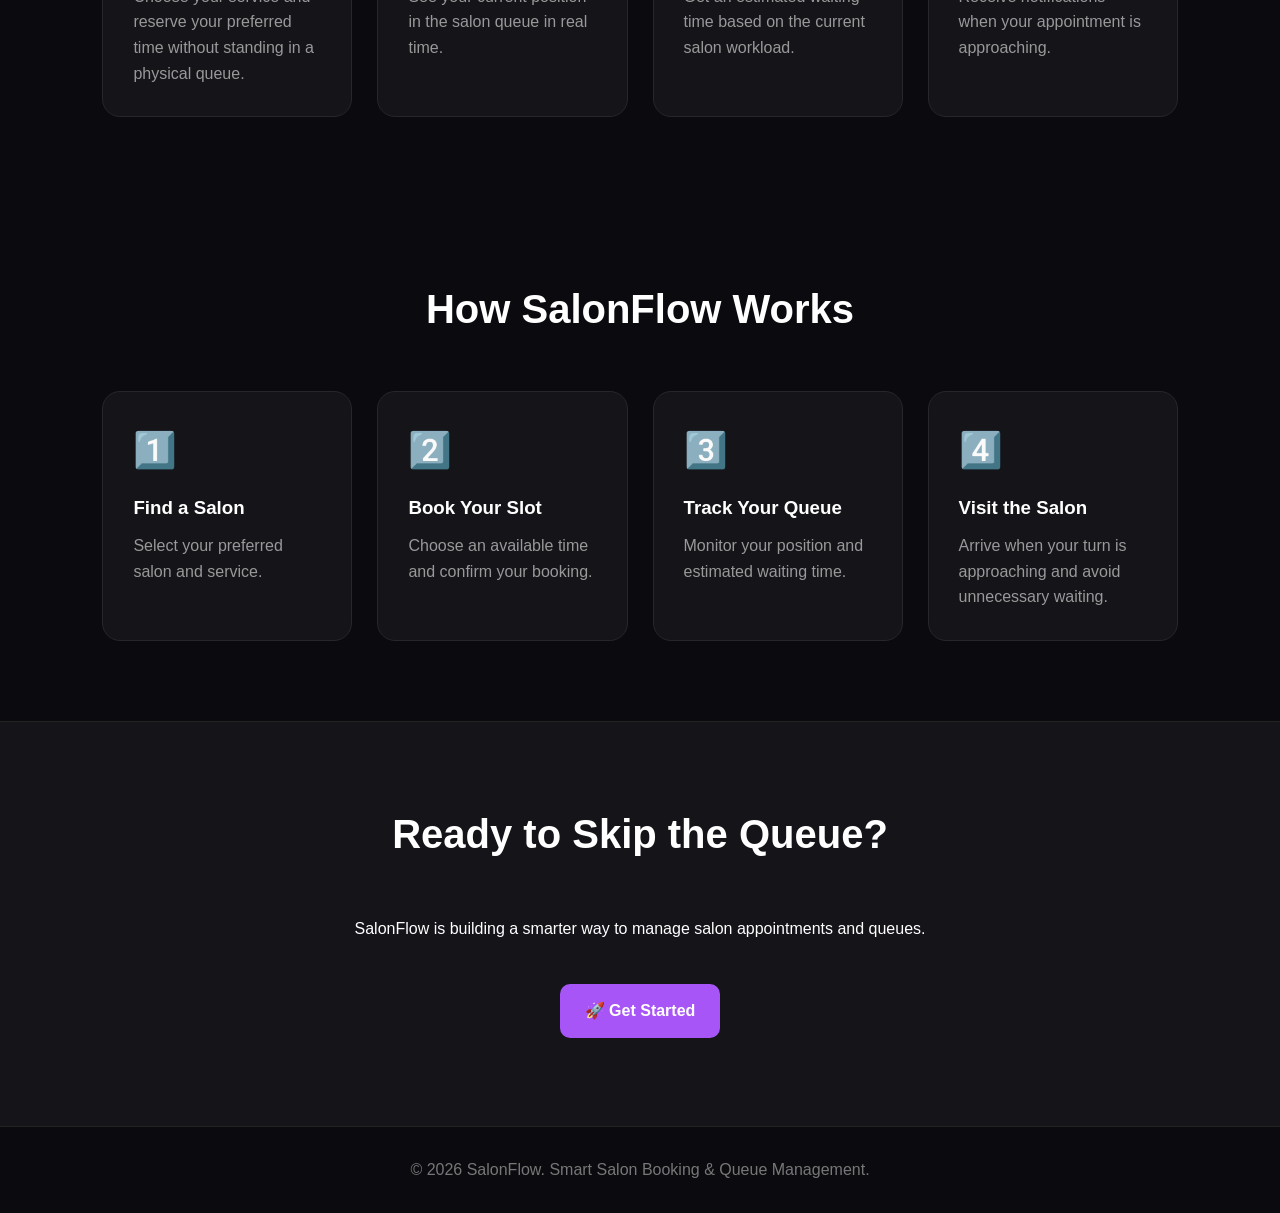
==== commit b85fa185: "Make Get Started button work" ====
--- a/index.html
+++ b/index.html
@@ -191,9 +191,9 @@
             </p>
 
             <div class="buttons">
-                <a href="#" class="btn primary">
-                    Get Started
-                </a>
+             <a href="booking.html" class="btn primary">
+    🚀 Get Started
+</a>
             </div>
 
         </section>
